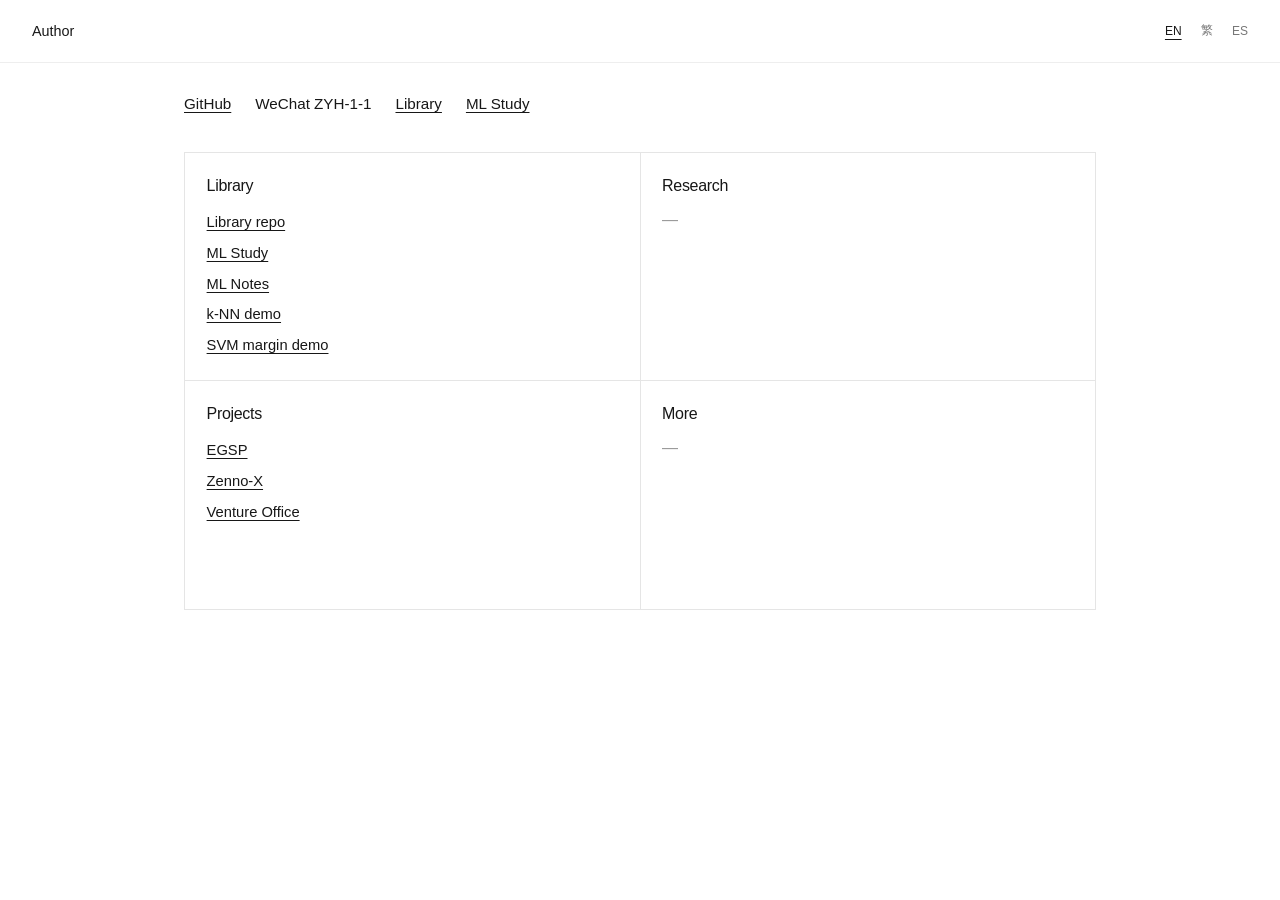
==== index.html @ d5abacc1 "Home: top bar, author drawer, four-quadrant layout; link ml-notes" ====
<!doctype html>
<html lang="en">
<head>
  <meta charset="UTF-8">
  <meta name="viewport" content="width=device-width, initial-scale=1">
  <meta name="description" content="Rick — Founder at Noesyx Lab and Co-founder at Zenno-X.">
  <meta name="theme-color" content="#ffffff">
  <meta property="og:title" content="Rick">
  <meta property="og:description" content="Founder @ Noesyx Lab | AI Infrastructure for Future Human Intelligence">
  <meta property="og:type" content="website">
  <meta property="og:url" content="https://beckettsapere824.github.io/">
  <link rel="canonical" href="https://beckettsapere824.github.io/">
  <title>Rick</title>
  <link rel="stylesheet" href="assets/styles.css">
  <script defer src="assets/personal.js"></script>
</head>
<body>
  <header class="topbar">
    <button type="button" id="about-btn" class="about-btn" data-i18n="aboutBtn" aria-expanded="false" aria-controls="about-panel">Author</button>
    <div class="language-switch" aria-label="Language">
      <button type="button" data-language="en" aria-pressed="true">EN</button>
      <button type="button" data-language="zh-TW" aria-pressed="false">繁</button>
      <button type="button" data-language="es" aria-pressed="false">ES</button>
    </div>
  </header>

  <aside id="about-panel" class="about-panel" hidden>
    <article class="profile">
      <h1 data-i18n="name">Rick</h1>
      <p class="role"><span data-i18n="founder">Founder</span> @ Noesyx Lab <span aria-hidden="true">|</span> <span data-i18n="mission">AI Infrastructure for Future Human Intelligence</span></p>
      <p class="role"><span data-i18n="cofounder">Co-founder</span> @ <a href="https://www.zenno-x.com/" target="_blank" rel="noopener noreferrer">Zenno-X</a></p>
      <ul class="links">
        <li><span class="label" data-i18n="emailLabel">Email</span> <a href="mailto:beckett114191@gmail.com">beckett114191@gmail.com</a></li>
        <li><span class="label">GitHub</span> <a href="https://github.com/Beckettsapere824" target="_blank" rel="noopener noreferrer">https://github.com/Beckettsapere824</a></li>
        <li><span class="label">LinkedIn</span> <a href="https://www.linkedin.com/in/yihan-zhou-060b32383" target="_blank" rel="noopener noreferrer">linkedin.com/in/yihan-zhou-060b32383</a></li>
        <li><span class="label">X</span> <a href="https://x.com/rickxofficial" target="_blank" rel="noopener noreferrer">x.com/rickxofficial</a></li>
        <li><span class="label">WhatsApp</span> <a href="https://wa.me/qr/5CZ4AMTRRULUI1" target="_blank" rel="noopener noreferrer">wa.me/qr/5CZ4AMTRRULUI1</a></li>
        <li><span class="label" data-i18n="wechatLabel">WeChat</span> <span>ZYH-1-1</span></li>
        <li><span class="label" data-i18n="projectLabel">Project</span> <a href="https://egsp-web.vercel.app/" target="_blank" rel="noopener noreferrer">https://egsp-web.vercel.app/</a></li>
        <li><span class="label">Library</span> <a href="https://github.com/Beckettsapere824/Library" target="_blank" rel="noopener noreferrer">https://github.com/Beckettsapere824/Library</a></li>
        <li><span class="label">ML Study</span> <a href="https://github.com/Beckettsapere824/c-machine-learning" target="_blank" rel="noopener noreferrer">c-machine-learning</a></li>
      </ul>
      <p class="hiring"><a href="https://www.linkedin.com/company/lumenplay/" target="_blank" rel="noopener noreferrer" data-i18n="hiring">Noesyx Lab is Hiring | Feel Free to Email Me for Connection &amp; Collaboration</a></p>
    </article>
  </aside>

  <main class="home" id="main">
    <nav class="home-links" aria-label="Primary">
      <a href="https://github.com/Beckettsapere824" target="_blank" rel="noopener noreferrer">GitHub</a>
      <span><span data-i18n="wechatLabel">WeChat</span> ZYH-1-1</span>
      <a href="https://github.com/Beckettsapere824/Library" target="_blank" rel="noopener noreferrer">Library</a>
      <a href="https://github.com/Beckettsapere824/c-machine-learning" target="_blank" rel="noopener noreferrer">ML Study</a>
    </nav>

    <div class="quad">
      <section class="quad-cell">
        <h2 data-i18n="quadLibrary">Library</h2>
        <ul>
          <li><a href="https://github.com/Beckettsapere824/Library" target="_blank" rel="noopener noreferrer">Library repo</a></li>
          <li><a href="https://github.com/Beckettsapere824/c-machine-learning" target="_blank" rel="noopener noreferrer">ML Study</a></li>
          <li><a href="/ml-notes/">ML Notes</a></li>
          <li><a href="/ml-demos/knn-voronoi.html">k-NN demo</a></li>
          <li><a href="/ml-demos/svm-margin.html">SVM margin demo</a></li>
        </ul>
      </section>
      <section class="quad-cell">
        <h2 data-i18n="quadResearch">Research</h2>
        <p class="muted" data-i18n="quadEmpty">—</p>
      </section>
      <section class="quad-cell">
        <h2 data-i18n="quadProjects">Projects</h2>
        <ul>
          <li><a href="https://egsp-web.vercel.app/" target="_blank" rel="noopener noreferrer">EGSP</a></li>
          <li><a href="https://www.zenno-x.com/" target="_blank" rel="noopener noreferrer">Zenno-X</a></li>
          <li><a href="/venture-office/">Venture Office</a></li>
        </ul>
      </section>
      <section class="quad-cell">
        <h2 data-i18n="quadMore">More</h2>
        <p class="muted" data-i18n="quadEmpty">—</p>
      </section>
    </div>
  </main>
</body>
</html>
---- assets/styles.css ----
* { box-sizing: border-box; }

:root {
  color-scheme: light;
  font-family: Inter, -apple-system, BlinkMacSystemFont, "Segoe UI", "Noto Sans TC", sans-serif;
  font-synthesis: none;
  text-rendering: optimizeLegibility;
  -webkit-font-smoothing: antialiased;
  -moz-osx-font-smoothing: grayscale;
  color: #171717;
  background: #fff;
}

body { margin: 0; min-width: 320px; }
a { color: inherit; text-underline-offset: 3px; text-decoration-thickness: 1px; }
a:hover { color: #666; }
a:focus-visible, button:focus-visible { outline: 2px solid currentColor; outline-offset: 4px; }

.topbar {
  position: sticky;
  top: 0;
  z-index: 20;
  display: flex;
  align-items: center;
  justify-content: space-between;
  padding: 1rem 1.5rem;
  background: #fff;
  border-bottom: 1px solid #eee;
}

.about-btn {
  border: 0;
  padding: .35rem .5rem;
  background: transparent;
  color: #171717;
  font: inherit;
  font-size: .9rem;
  cursor: pointer;
}

.language-switch { display: flex; gap: .2rem; }
.language-switch button {
  border: 0;
  padding: .4rem .5rem;
  background: transparent;
  color: #777;
  font: inherit;
  font-size: .75rem;
  cursor: pointer;
}
.language-switch button[aria-pressed="true"] {
  color: #171717;
  text-decoration: underline;
  text-underline-offset: 4px;
}

.about-panel {
  position: fixed;
  top: 0;
  left: 0;
  z-index: 30;
  width: 20vw;
  min-width: 260px;
  max-width: 420px;
  height: 100svh;
  overflow: auto;
  padding: 4.5rem 1.25rem 2rem;
  background: #fff;
  border-right: 1px solid #eee;
}
.about-panel[hidden] { display: none; }

.profile { width: 100%; }
h1 {
  margin: 0 0 1.5rem;
  font-size: clamp(1.6rem, 3vw, 2.2rem);
  font-weight: 500;
  line-height: 1.15;
  letter-spacing: -.04em;
}
.role { margin: .55rem 0; color: #424242; font-size: .95rem; line-height: 1.7; }
.links { display: grid; gap: .8rem; margin: 2rem 0; padding: 0; list-style: none; }
.links li {
  display: grid;
  grid-template-columns: 4.5rem minmax(0, 1fr);
  gap: .4rem;
  align-items: baseline;
  font-size: .88rem;
  line-height: 1.6;
}
.label { color: #777; }
.links a { overflow-wrap: anywhere; }
.hiring { margin: 2.2rem 0 0; font-size: .9rem; line-height: 1.7; }

.home {
  max-width: 960px;
  margin: 0 auto;
  padding: 2rem 1.5rem 4rem;
}

.home-links {
  display: flex;
  flex-wrap: wrap;
  gap: 1rem 1.5rem;
  margin-bottom: 2.5rem;
  font-size: .95rem;
}

.quad {
  display: grid;
  grid-template-columns: 1fr 1fr;
  grid-template-rows: 1fr 1fr;
  gap: 1px;
  background: #e5e5e5;
  border: 1px solid #e5e5e5;
  min-height: 420px;
}
.quad-cell {
  background: #fff;
  padding: 1.5rem 1.35rem;
}
.quad-cell h2 {
  margin: 0 0 1rem;
  font-size: 1rem;
  font-weight: 500;
  letter-spacing: -.02em;
}
.quad-cell ul {
  margin: 0;
  padding: 0;
  list-style: none;
  display: grid;
  gap: .55rem;
  font-size: .92rem;
  line-height: 1.5;
}
.muted { margin: 0; color: #999; }

@media (max-width: 720px) {
  .about-panel { width: 85vw; max-width: none; }
  .quad { grid-template-columns: 1fr; grid-template-rows: none; min-height: 0; }
}
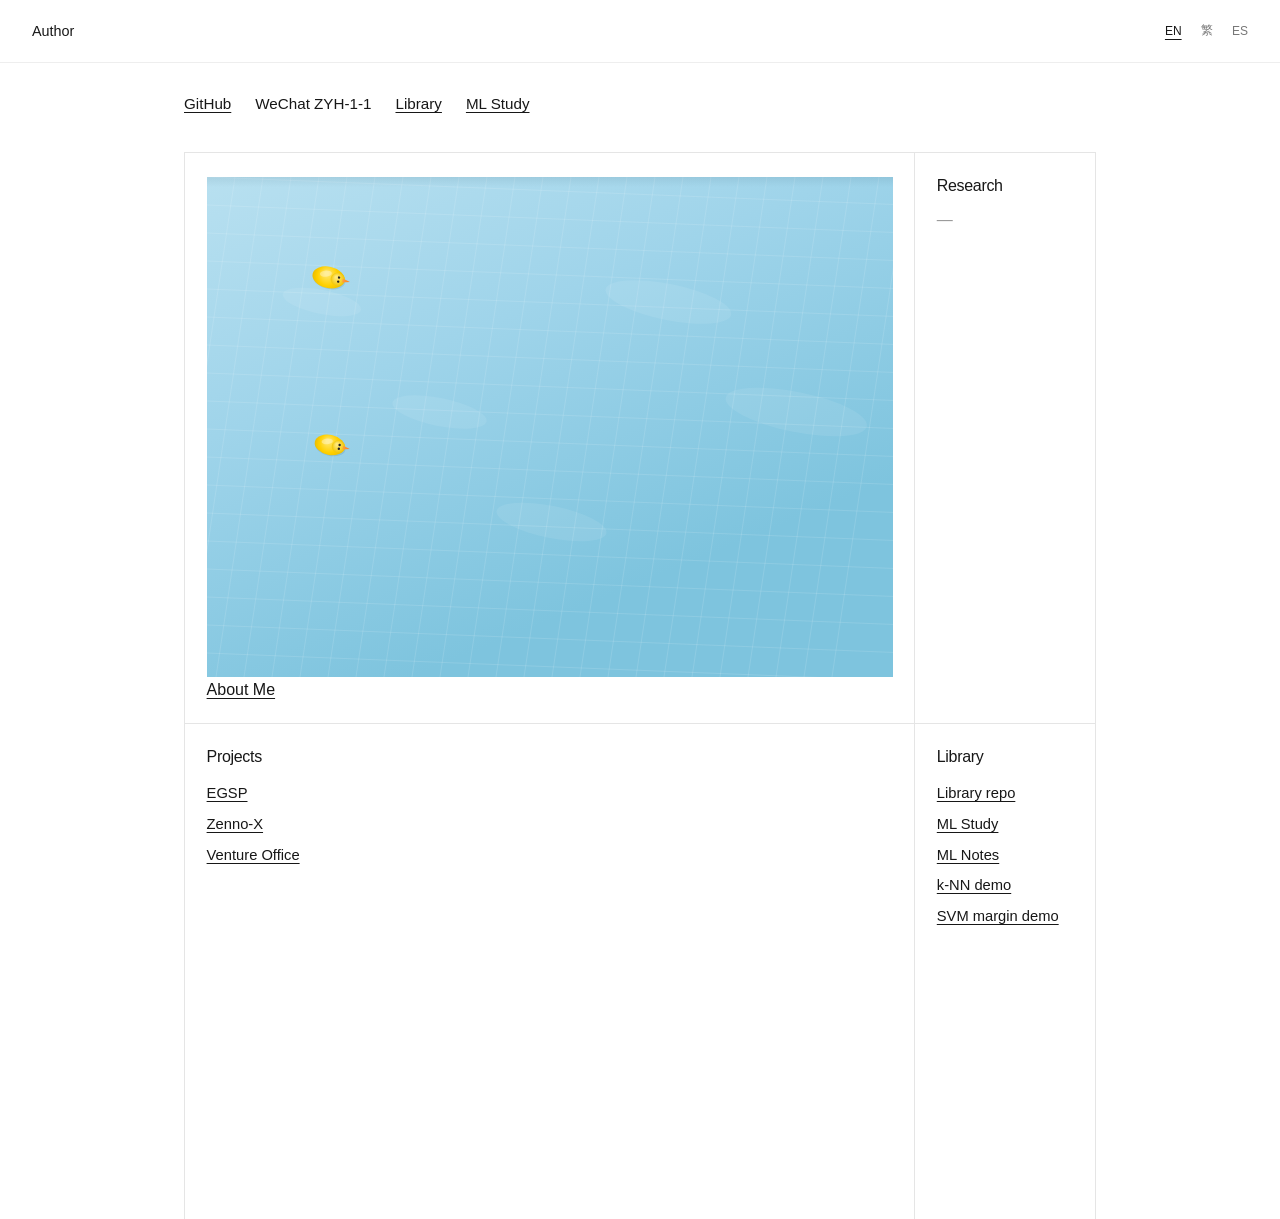
==== commit b4696ce4: "About Me pool card (top-left), ducks animation, about.html page" ====
--- a/index.html
+++ b/index.html
@@ -11,8 +11,9 @@
   <meta property="og:url" content="https://beckettsapere824.github.io/">
   <link rel="canonical" href="https://beckettsapere824.github.io/">
   <title>Rick</title>
-  <link rel="stylesheet" href="assets/styles.css">
-  <script defer src="assets/personal.js"></script>
+  <link rel="stylesheet" href="assets/styles.css?v=5">
+  <script defer src="assets/personal.js?v=5"></script>
+  <script defer src="assets/pool.js?v=5"></script>
 </head>
 <body>
   <header class="topbar">
@@ -34,9 +35,9 @@
         <li><span class="label">GitHub</span> <a href="https://github.com/Beckettsapere824" target="_blank" rel="noopener noreferrer">https://github.com/Beckettsapere824</a></li>
         <li><span class="label">LinkedIn</span> <a href="https://www.linkedin.com/in/yihan-zhou-060b32383" target="_blank" rel="noopener noreferrer">linkedin.com/in/yihan-zhou-060b32383</a></li>
         <li><span class="label">X</span> <a href="https://x.com/rickxofficial" target="_blank" rel="noopener noreferrer">x.com/rickxofficial</a></li>
-        <li><span class="label">WhatsApp</span> <a href="https://wa.me/qr/5CZ4AMTRRULUI1" target="_blank" rel="noopener noreferrer">wa.me/qr/5CZ4AMTRRULUI1</a></li>
+        <li><span class="label">WhatsApp</span> <a href="https://wa.me/85264341914" target="_blank" rel="noopener noreferrer">+852 6434 1914</a></li>
+        <li><span class="label" data-i18n="projectLabel">Project</span> <a href="https://egsp-web.vercel.app/" target="_blank" rel="noopener noreferrer">https://egsp-web.vercel.app/</a></li>
         <li><span class="label" data-i18n="wechatLabel">WeChat</span> <span>ZYH-1-1</span></li>
-        <li><span class="label" data-i18n="projectLabel">Project</span> <a href="https://egsp-web.vercel.app/" target="_blank" rel="noopener noreferrer">https://egsp-web.vercel.app/</a></li>
         <li><span class="label">Library</span> <a href="https://github.com/Beckettsapere824/Library" target="_blank" rel="noopener noreferrer">https://github.com/Beckettsapere824/Library</a></li>
         <li><span class="label">ML Study</span> <a href="https://github.com/Beckettsapere824/c-machine-learning" target="_blank" rel="noopener noreferrer">c-machine-learning</a></li>
       </ul>
@@ -53,15 +54,11 @@
     </nav>
 
     <div class="quad">
-      <section class="quad-cell">
-        <h2 data-i18n="quadLibrary">Library</h2>
-        <ul>
-          <li><a href="https://github.com/Beckettsapere824/Library" target="_blank" rel="noopener noreferrer">Library repo</a></li>
-          <li><a href="https://github.com/Beckettsapere824/c-machine-learning" target="_blank" rel="noopener noreferrer">ML Study</a></li>
-          <li><a href="/ml-notes/">ML Notes</a></li>
-          <li><a href="/ml-demos/knn-voronoi.html">k-NN demo</a></li>
-          <li><a href="/ml-demos/svm-margin.html">SVM margin demo</a></li>
-        </ul>
+      <section class="quad-cell pool-cell" id="about-pool">
+        <a href="/about.html" class="pool-link" aria-label="About Me">
+          <canvas id="pool-canvas" class="pool-canvas" width="600" height="360"></canvas>
+          <span class="pool-label" data-i18n="quadAbout">About Me</span>
+        </a>
       </section>
       <section class="quad-cell">
         <h2 data-i18n="quadResearch">Research</h2>
@@ -76,8 +73,14 @@
         </ul>
       </section>
       <section class="quad-cell">
-        <h2 data-i18n="quadMore">More</h2>
-        <p class="muted" data-i18n="quadEmpty">—</p>
+        <h2 data-i18n="quadLibrary">Library</h2>
+        <ul>
+          <li><a href="https://github.com/Beckettsapere824/Library" target="_blank" rel="noopener noreferrer">Library repo</a></li>
+          <li><a href="https://github.com/Beckettsapere824/c-machine-learning" target="_blank" rel="noopener noreferrer">ML Study</a></li>
+          <li><a href="/ml-notes/">ML Notes</a></li>
+          <li><a href="/ml-demos/knn-voronoi.html">k-NN demo</a></li>
+          <li><a href="/ml-demos/svm-margin.html">SVM margin demo</a></li>
+        </ul>
       </section>
     </div>
   </main>
--- a/assets/styles.css
+++ b/assets/styles.css
@@ -19,7 +19,7 @@
 .topbar {
   position: sticky;
   top: 0;
-  z-index: 20;
+  z-index: 40;
   display: flex;
   align-items: center;
   justify-content: space-between;
@@ -56,15 +56,15 @@
 
 .about-panel {
   position: fixed;
-  top: 0;
+  top: 3.25rem;
   left: 0;
   z-index: 30;
   width: 20vw;
   min-width: 260px;
   max-width: 420px;
-  height: 100svh;
+  height: calc(100svh - 3.25rem);
   overflow: auto;
-  padding: 4.5rem 1.25rem 2rem;
+  padding: 1.25rem 1.25rem 2rem;
   background: #fff;
   border-right: 1px solid #eee;
 }
@@ -72,14 +72,14 @@
 
 .profile { width: 100%; }
 h1 {
-  margin: 0 0 1.5rem;
+  margin: 0 0 1.25rem;
   font-size: clamp(1.6rem, 3vw, 2.2rem);
   font-weight: 500;
   line-height: 1.15;
   letter-spacing: -.04em;
 }
 .role { margin: .55rem 0; color: #424242; font-size: .95rem; line-height: 1.7; }
-.links { display: grid; gap: .8rem; margin: 2rem 0; padding: 0; list-style: none; }
+.links { display: grid; gap: .8rem; margin: 1.75rem 0; padding: 0; list-style: none; }
 .links li {
   display: grid;
   grid-template-columns: 4.5rem minmax(0, 1fr);
@@ -90,7 +90,7 @@
 }
 .label { color: #777; }
 .links a { overflow-wrap: anywhere; }
-.hiring { margin: 2.2rem 0 0; font-size: .9rem; line-height: 1.7; }
+.hiring { margin: 2rem 0 0; font-size: .9rem; line-height: 1.7; }
 
 .home {
   max-width: 960px;
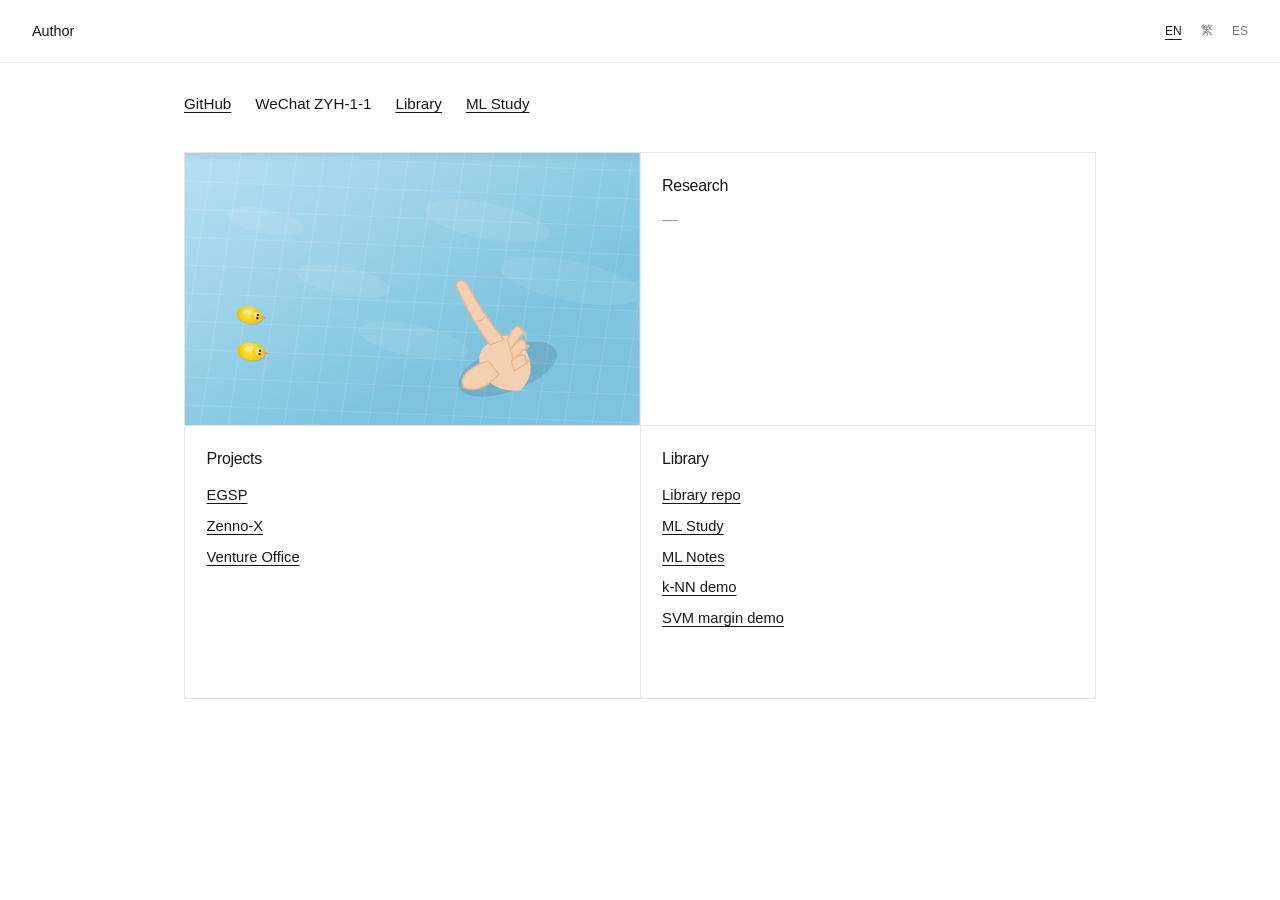
==== commit e6b511b8: "Pool: duck variation, remove label, X-style hand + cursive About Me pulse" ====
--- a/index.html
+++ b/index.html
@@ -11,9 +11,9 @@
   <meta property="og:url" content="https://beckettsapere824.github.io/">
   <link rel="canonical" href="https://beckettsapere824.github.io/">
   <title>Rick</title>
-  <link rel="stylesheet" href="assets/styles.css?v=5">
-  <script defer src="assets/personal.js?v=5"></script>
-  <script defer src="assets/pool.js?v=5"></script>
+  <link rel="stylesheet" href="assets/styles.css?v=6">
+  <script defer src="assets/personal.js?v=6"></script>
+  <script defer src="assets/pool.js?v=6"></script>
 </head>
 <body>
   <header class="topbar">
@@ -57,7 +57,6 @@
       <section class="quad-cell pool-cell" id="about-pool">
         <a href="/about.html" class="pool-link" aria-label="About Me">
           <canvas id="pool-canvas" class="pool-canvas" width="600" height="360"></canvas>
-          <span class="pool-label" data-i18n="quadAbout">About Me</span>
         </a>
       </section>
       <section class="quad-cell">
--- a/assets/styles.css
+++ b/assets/styles.css
@@ -36,6 +36,7 @@
   font: inherit;
   font-size: .9rem;
   cursor: pointer;
+  text-decoration: none;
 }
 
 .language-switch { display: flex; gap: .2rem; }
@@ -118,6 +119,7 @@
 .quad-cell {
   background: #fff;
   padding: 1.5rem 1.35rem;
+  min-height: 200px;
 }
 .quad-cell h2 {
   margin: 0 0 1rem;
@@ -136,7 +138,51 @@
 }
 .muted { margin: 0; color: #999; }
 
+/* —— About Me pool card —— */
+.pool-cell {
+  padding: 0;
+  position: relative;
+  overflow: hidden;
+  background: #9fd4ea;
+}
+.pool-link {
+  display: block;
+  position: relative;
+  width: 100%;
+  height: 100%;
+  min-height: 200px;
+  text-decoration: none;
+  color: inherit;
+}
+.pool-canvas {
+  display: block;
+  width: 100%;
+  height: 100%;
+  min-height: 200px;
+}
+.pool-label {
+  position: absolute;
+  left: 1.1rem;
+  bottom: 1rem;
+  z-index: 2;
+  font-size: 1rem;
+  font-weight: 500;
+  letter-spacing: -.02em;
+  color: #0a3a4a;
+  text-shadow: 0 1px 0 rgba(255,255,255,0.35);
+  pointer-events: none;
+}
+
+/* —— Standalone about page —— */
+.about-page {
+  max-width: 560px;
+  margin: 0 auto;
+  padding: 2.5rem 1.5rem 4rem;
+}
+.about-page-profile { width: 100%; }
+
 @media (max-width: 720px) {
   .about-panel { width: 85vw; max-width: none; }
   .quad { grid-template-columns: 1fr; grid-template-rows: none; min-height: 0; }
+  .pool-cell, .pool-link, .pool-canvas { min-height: 180px; }
 }
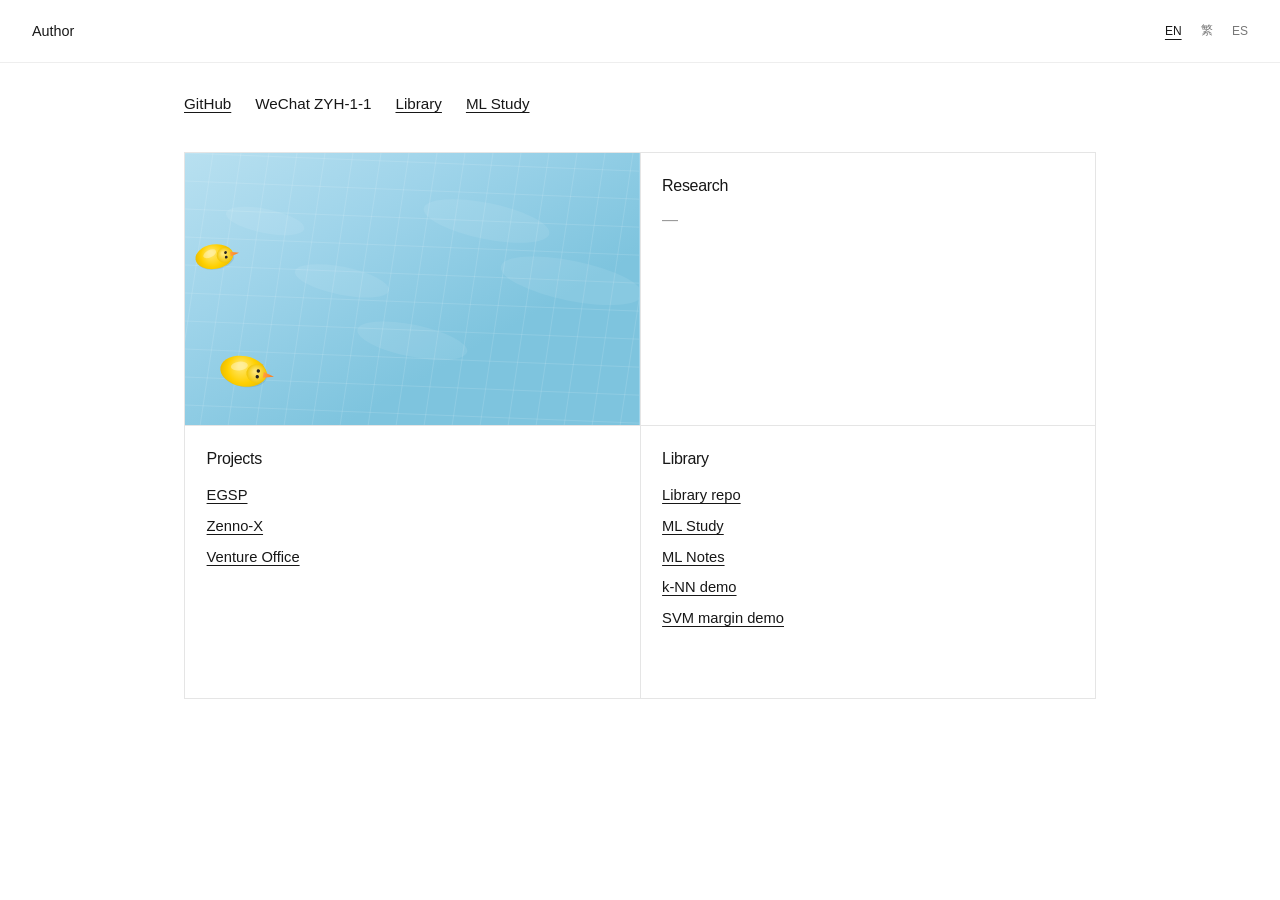
==== commit d540bb9a: "X-style suit hand from stock + Coca-Cola-like About Me script" ====
--- a/index.html
+++ b/index.html
@@ -11,9 +11,12 @@
   <meta property="og:url" content="https://beckettsapere824.github.io/">
   <link rel="canonical" href="https://beckettsapere824.github.io/">
   <title>Rick</title>
-  <link rel="stylesheet" href="assets/styles.css?v=6">
-  <script defer src="assets/personal.js?v=6"></script>
-  <script defer src="assets/pool.js?v=6"></script>
+  <link rel="preconnect" href="https://fonts.googleapis.com">
+  <link rel="preconnect" href="https://fonts.gstatic.com" crossorigin>
+  <link href="https://fonts.googleapis.com/css2?family=Great+Vibes&display=swap" rel="stylesheet">
+  <link rel="stylesheet" href="assets/styles.css?v=7">
+  <script defer src="assets/personal.js?v=7"></script>
+  <script defer src="assets/pool.js?v=7"></script>
 </head>
 <body>
   <header class="topbar">
@@ -57,6 +60,9 @@
       <section class="quad-cell pool-cell" id="about-pool">
         <a href="/about.html" class="pool-link" aria-label="About Me">
           <canvas id="pool-canvas" class="pool-canvas" width="600" height="360"></canvas>
+          <img id="promo-hand" class="promo-hand" alt="" decoding="async" draggable="false"
+            src="assets/suit-hand.png">
+          <span id="promo-text" class="promo-text" aria-hidden="true">About Me</span>
         </a>
       </section>
       <section class="quad-cell">
--- a/assets/styles.css
+++ b/assets/styles.css
@@ -138,7 +138,6 @@
 }
 .muted { margin: 0; color: #999; }
 
-/* —— About Me pool card —— */
 .pool-cell {
   padding: 0;
   position: relative;
@@ -153,6 +152,7 @@
   min-height: 200px;
   text-decoration: none;
   color: inherit;
+  overflow: hidden;
 }
 .pool-canvas {
   display: block;
@@ -160,20 +160,67 @@
   height: 100%;
   min-height: 200px;
 }
-.pool-label {
+
+/* Stock suit hand — jumps from bottom-left */
+.promo-hand {
   position: absolute;
-  left: 1.1rem;
-  bottom: 1rem;
-  z-index: 2;
-  font-size: 1rem;
-  font-weight: 500;
-  letter-spacing: -.02em;
+  z-index: 5;
+  left: -8%;
+  bottom: -55%;
+  width: min(72%, 280px);
+  height: auto;
+  pointer-events: none;
+  user-select: none;
+  opacity: 0;
+  transform: translate(-12%, 28%) rotate(-18deg);
+  transform-origin: 15% 95%;
+  filter: drop-shadow(0 8px 16px rgba(0,30,50,0.25));
+  transition: none;
+}
+.promo-hand.is-in {
+  opacity: 1;
+  transform: translate(6%, -8%) rotate(-8deg);
+  transition: transform 0.28s cubic-bezier(0.2, 1.4, 0.4, 1), opacity 0.12s linear;
+}
+.promo-hand.is-out {
+  opacity: 0;
+  transform: translate(-10%, 30%) rotate(-20deg);
+  transition: transform 0.22s ease-in, opacity 0.18s ease-in;
+}
+
+/* Coca-Cola–ish script */
+.promo-text {
+  position: absolute;
+  z-index: 6;
+  left: 50%;
+  top: 42%;
+  transform: translate(-50%, -50%) scale(0.92);
+  margin: 0;
+  font-family: "Great Vibes", "Segoe Script", "Apple Chancery", cursive;
+  font-size: clamp(2.8rem, 9vw, 4.6rem);
+  font-weight: 400;
+  line-height: 1;
   color: #0a3a4a;
-  text-shadow: 0 1px 0 rgba(255,255,255,0.35);
+  text-shadow:
+    0 1px 0 rgba(255,255,255,0.7),
+    0 6px 18px rgba(255,255,255,0.35);
+  letter-spacing: 0.02em;
+  white-space: nowrap;
   pointer-events: none;
-}
-
-/* —— Standalone about page —— */
+  opacity: 0;
+  transition: none;
+}
+.promo-text.is-in {
+  opacity: 1;
+  transform: translate(-50%, -50%) scale(1);
+  transition: opacity 0.25s ease, transform 0.35s cubic-bezier(0.2, 1.2, 0.3, 1);
+}
+.promo-text.is-out {
+  opacity: 0;
+  transform: translate(-50%, -50%) scale(1.04);
+  transition: opacity 0.25s ease, transform 0.25s ease;
+}
+
 .about-page {
   max-width: 560px;
   margin: 0 auto;
@@ -185,4 +232,6 @@
   .about-panel { width: 85vw; max-width: none; }
   .quad { grid-template-columns: 1fr; grid-template-rows: none; min-height: 0; }
   .pool-cell, .pool-link, .pool-canvas { min-height: 180px; }
-}
+  .promo-hand { width: min(78%, 240px); }
+  .promo-text { font-size: clamp(2.4rem, 14vw, 3.6rem); }
+}
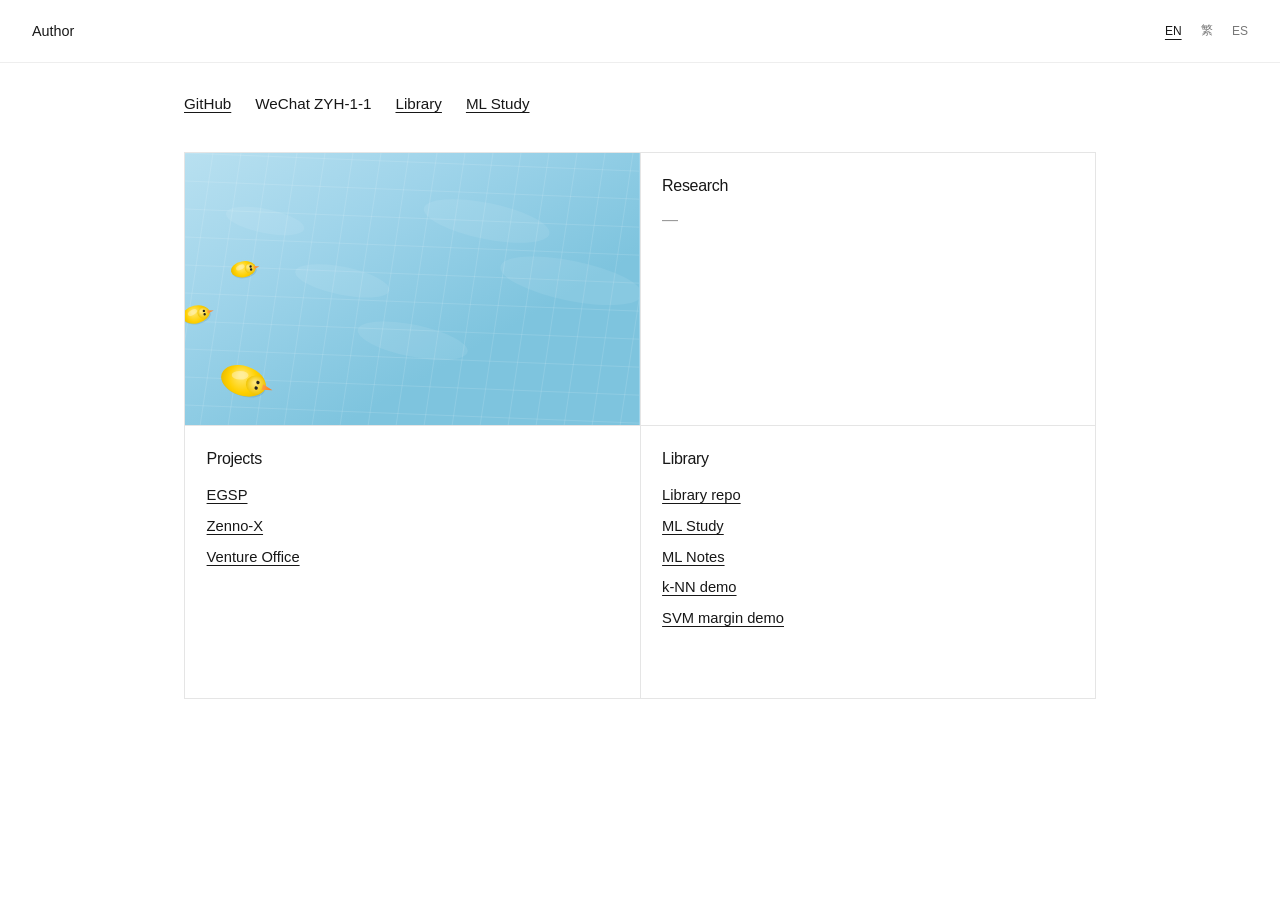
==== commit 182090f1: "Use stock CDN suit-hand image as primary src" ====
--- a/index.html
+++ b/index.html
@@ -44,7 +44,7 @@
         <li><span class="label">Library</span> <a href="https://github.com/Beckettsapere824/Library" target="_blank" rel="noopener noreferrer">https://github.com/Beckettsapere824/Library</a></li>
         <li><span class="label">ML Study</span> <a href="https://github.com/Beckettsapere824/c-machine-learning" target="_blank" rel="noopener noreferrer">c-machine-learning</a></li>
       </ul>
-      <p class="hiring"><a href="https://www.linkedin.com/company/lumenplay/" target="_blank" rel="noopener noreferrer" data-i18n="hiring">Noesyx Lab is Hiring | Feel Free to Email Me for Connection &amp; Collaboration</a></p>
+      <p class="hiring"><a href="https://www.linkedin.com/company/lumenplay/" target="_blank" rel="noopener noreferrer" data-i18n="hiring">Noesyx Lab is Hiring | Feel Free to Email Me for Connection & Collaboration</a></p>
     </article>
   </aside>
 
@@ -61,7 +61,7 @@
         <a href="/about.html" class="pool-link" aria-label="About Me">
           <canvas id="pool-canvas" class="pool-canvas" width="600" height="360"></canvas>
           <img id="promo-hand" class="promo-hand" alt="" decoding="async" draggable="false"
-            src="assets/suit-hand.png">
+            src="https://thumbs.wbm.im/pw/medium/3d065e87b39194b402c1275f8ec590a4.png">
           <span id="promo-text" class="promo-text" aria-hidden="true">About Me</span>
         </a>
       </section>
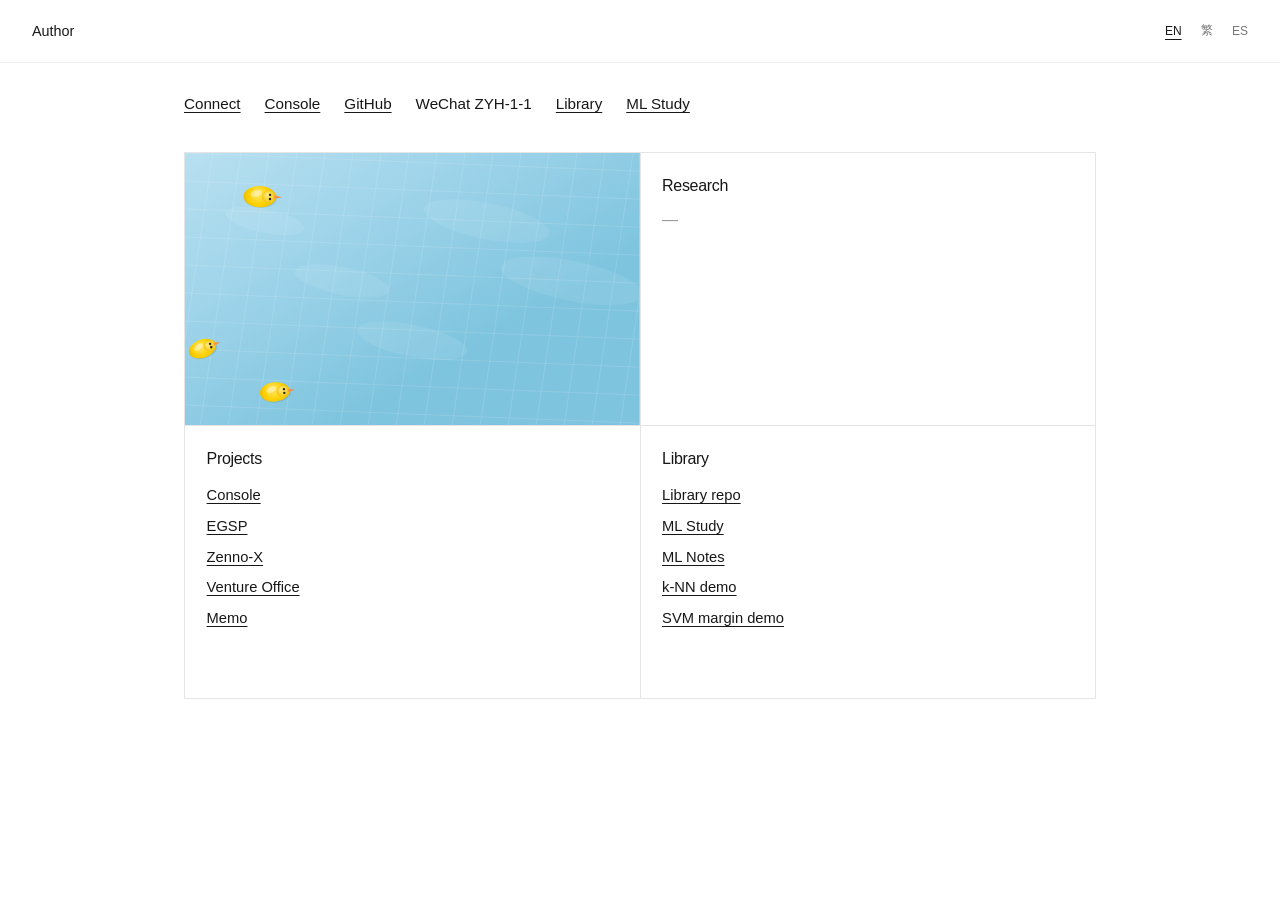
==== commit b138744c: "feat: SITE_INVENTORY; add /connect + /console; preserve all existing routes/links" ====
--- a/index.html
+++ b/index.html
@@ -14,9 +14,9 @@
   <link rel="preconnect" href="https://fonts.googleapis.com">
   <link rel="preconnect" href="https://fonts.gstatic.com" crossorigin>
   <link href="https://fonts.googleapis.com/css2?family=Great+Vibes&display=swap" rel="stylesheet">
-  <link rel="stylesheet" href="assets/styles.css?v=7">
-  <script defer src="assets/personal.js?v=7"></script>
-  <script defer src="assets/pool.js?v=7"></script>
+  <link rel="stylesheet" href="assets/styles.css?v=8">
+  <script defer src="assets/personal.js?v=8"></script>
+  <script defer src="assets/pool.js?v=8"></script>
 </head>
 <body>
   <header class="topbar">
@@ -43,6 +43,8 @@
         <li><span class="label" data-i18n="wechatLabel">WeChat</span> <span>ZYH-1-1</span></li>
         <li><span class="label">Library</span> <a href="https://github.com/Beckettsapere824/Library" target="_blank" rel="noopener noreferrer">https://github.com/Beckettsapere824/Library</a></li>
         <li><span class="label">ML Study</span> <a href="https://github.com/Beckettsapere824/c-machine-learning" target="_blank" rel="noopener noreferrer">c-machine-learning</a></li>
+        <li><span class="label">Connect</span> <a href="/connect/">/connect</a></li>
+        <li><span class="label">Console</span> <a href="/console/">/console</a></li>
       </ul>
       <p class="hiring"><a href="https://www.linkedin.com/company/lumenplay/" target="_blank" rel="noopener noreferrer" data-i18n="hiring">Noesyx Lab is Hiring | Feel Free to Email Me for Connection & Collaboration</a></p>
     </article>
@@ -50,6 +52,8 @@
 
   <main class="home" id="main">
     <nav class="home-links" aria-label="Primary">
+      <a href="/connect/">Connect</a>
+      <a href="/console/">Console</a>
       <a href="https://github.com/Beckettsapere824" target="_blank" rel="noopener noreferrer">GitHub</a>
       <span><span data-i18n="wechatLabel">WeChat</span> ZYH-1-1</span>
       <a href="https://github.com/Beckettsapere824/Library" target="_blank" rel="noopener noreferrer">Library</a>
@@ -72,9 +76,11 @@
       <section class="quad-cell">
         <h2 data-i18n="quadProjects">Projects</h2>
         <ul>
+          <li><a href="/console/">Console</a></li>
           <li><a href="https://egsp-web.vercel.app/" target="_blank" rel="noopener noreferrer">EGSP</a></li>
           <li><a href="https://www.zenno-x.com/" target="_blank" rel="noopener noreferrer">Zenno-X</a></li>
           <li><a href="/venture-office/">Venture Office</a></li>
+          <li><a href="/memo/">Memo</a></li>
         </ul>
       </section>
       <section class="quad-cell">
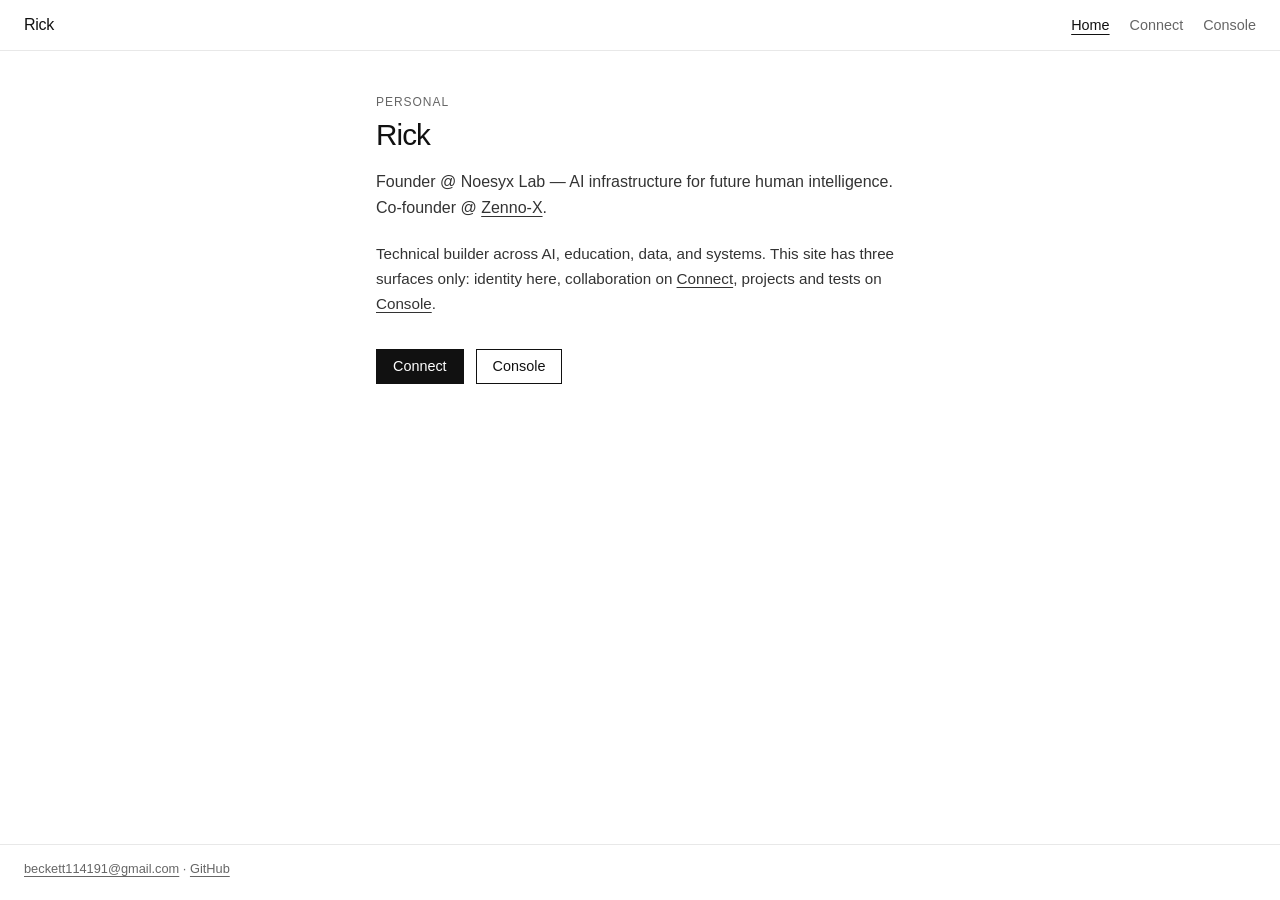
==== commit 66918c91: "refactor: single IA — only /, /connect, /console; merge content; redirect legacy paths" ====
--- a/index.html
+++ b/index.html
@@ -3,97 +3,34 @@
 <head>
   <meta charset="UTF-8">
   <meta name="viewport" content="width=device-width, initial-scale=1">
-  <meta name="description" content="Rick — Founder at Noesyx Lab and Co-founder at Zenno-X.">
+  <meta name="description" content="Rick — Founder @ Noesyx Lab. AI infrastructure for future human intelligence.">
   <meta name="theme-color" content="#ffffff">
-  <meta property="og:title" content="Rick">
-  <meta property="og:description" content="Founder @ Noesyx Lab | AI Infrastructure for Future Human Intelligence">
-  <meta property="og:type" content="website">
-  <meta property="og:url" content="https://beckettsapere824.github.io/">
   <link rel="canonical" href="https://beckettsapere824.github.io/">
   <title>Rick</title>
-  <link rel="preconnect" href="https://fonts.googleapis.com">
-  <link rel="preconnect" href="https://fonts.gstatic.com" crossorigin>
-  <link href="https://fonts.googleapis.com/css2?family=Great+Vibes&display=swap" rel="stylesheet">
-  <link rel="stylesheet" href="assets/styles.css?v=8">
-  <script defer src="assets/personal.js?v=8"></script>
-  <script defer src="assets/pool.js?v=8"></script>
+  <link rel="stylesheet" href="assets/site.css?v=10">
 </head>
 <body>
-  <header class="topbar">
-    <button type="button" id="about-btn" class="about-btn" data-i18n="aboutBtn" aria-expanded="false" aria-controls="about-panel">Author</button>
-    <div class="language-switch" aria-label="Language">
-      <button type="button" data-language="en" aria-pressed="true">EN</button>
-      <button type="button" data-language="zh-TW" aria-pressed="false">繁</button>
-      <button type="button" data-language="es" aria-pressed="false">ES</button>
-    </div>
-  </header>
-
-  <aside id="about-panel" class="about-panel" hidden>
-    <article class="profile">
-      <h1 data-i18n="name">Rick</h1>
-      <p class="role"><span data-i18n="founder">Founder</span> @ Noesyx Lab <span aria-hidden="true">|</span> <span data-i18n="mission">AI Infrastructure for Future Human Intelligence</span></p>
-      <p class="role"><span data-i18n="cofounder">Co-founder</span> @ <a href="https://www.zenno-x.com/" target="_blank" rel="noopener noreferrer">Zenno-X</a></p>
-      <ul class="links">
-        <li><span class="label" data-i18n="emailLabel">Email</span> <a href="mailto:beckett114191@gmail.com">beckett114191@gmail.com</a></li>
-        <li><span class="label">GitHub</span> <a href="https://github.com/Beckettsapere824" target="_blank" rel="noopener noreferrer">https://github.com/Beckettsapere824</a></li>
-        <li><span class="label">LinkedIn</span> <a href="https://www.linkedin.com/in/yihan-zhou-060b32383" target="_blank" rel="noopener noreferrer">linkedin.com/in/yihan-zhou-060b32383</a></li>
-        <li><span class="label">X</span> <a href="https://x.com/rickxofficial" target="_blank" rel="noopener noreferrer">x.com/rickxofficial</a></li>
-        <li><span class="label">WhatsApp</span> <a href="https://wa.me/85264341914" target="_blank" rel="noopener noreferrer">+852 6434 1914</a></li>
-        <li><span class="label" data-i18n="projectLabel">Project</span> <a href="https://egsp-web.vercel.app/" target="_blank" rel="noopener noreferrer">https://egsp-web.vercel.app/</a></li>
-        <li><span class="label" data-i18n="wechatLabel">WeChat</span> <span>ZYH-1-1</span></li>
-        <li><span class="label">Library</span> <a href="https://github.com/Beckettsapere824/Library" target="_blank" rel="noopener noreferrer">https://github.com/Beckettsapere824/Library</a></li>
-        <li><span class="label">ML Study</span> <a href="https://github.com/Beckettsapere824/c-machine-learning" target="_blank" rel="noopener noreferrer">c-machine-learning</a></li>
-        <li><span class="label">Connect</span> <a href="/connect/">/connect</a></li>
-        <li><span class="label">Console</span> <a href="/console/">/console</a></li>
-      </ul>
-      <p class="hiring"><a href="https://www.linkedin.com/company/lumenplay/" target="_blank" rel="noopener noreferrer" data-i18n="hiring">Noesyx Lab is Hiring | Feel Free to Email Me for Connection & Collaboration</a></p>
-    </article>
-  </aside>
-
-  <main class="home" id="main">
-    <nav class="home-links" aria-label="Primary">
+  <header class="bar">
+    <a class="brand" href="/">Rick</a>
+    <nav>
+      <a href="/" aria-current="page">Home</a>
       <a href="/connect/">Connect</a>
       <a href="/console/">Console</a>
-      <a href="https://github.com/Beckettsapere824" target="_blank" rel="noopener noreferrer">GitHub</a>
-      <span><span data-i18n="wechatLabel">WeChat</span> ZYH-1-1</span>
-      <a href="https://github.com/Beckettsapere824/Library" target="_blank" rel="noopener noreferrer">Library</a>
-      <a href="https://github.com/Beckettsapere824/c-machine-learning" target="_blank" rel="noopener noreferrer">ML Study</a>
     </nav>
-
-    <div class="quad">
-      <section class="quad-cell pool-cell" id="about-pool">
-        <a href="/about.html" class="pool-link" aria-label="About Me">
-          <canvas id="pool-canvas" class="pool-canvas" width="600" height="360"></canvas>
-          <img id="promo-hand" class="promo-hand" alt="" decoding="async" draggable="false"
-            src="https://thumbs.wbm.im/pw/medium/3d065e87b39194b402c1275f8ec590a4.png">
-          <span id="promo-text" class="promo-text" aria-hidden="true">About Me</span>
-        </a>
-      </section>
-      <section class="quad-cell">
-        <h2 data-i18n="quadResearch">Research</h2>
-        <p class="muted" data-i18n="quadEmpty">—</p>
-      </section>
-      <section class="quad-cell">
-        <h2 data-i18n="quadProjects">Projects</h2>
-        <ul>
-          <li><a href="/console/">Console</a></li>
-          <li><a href="https://egsp-web.vercel.app/" target="_blank" rel="noopener noreferrer">EGSP</a></li>
-          <li><a href="https://www.zenno-x.com/" target="_blank" rel="noopener noreferrer">Zenno-X</a></li>
-          <li><a href="/venture-office/">Venture Office</a></li>
-          <li><a href="/memo/">Memo</a></li>
-        </ul>
-      </section>
-      <section class="quad-cell">
-        <h2 data-i18n="quadLibrary">Library</h2>
-        <ul>
-          <li><a href="https://github.com/Beckettsapere824/Library" target="_blank" rel="noopener noreferrer">Library repo</a></li>
-          <li><a href="https://github.com/Beckettsapere824/c-machine-learning" target="_blank" rel="noopener noreferrer">ML Study</a></li>
-          <li><a href="/ml-notes/">ML Notes</a></li>
-          <li><a href="/ml-demos/knn-voronoi.html">k-NN demo</a></li>
-          <li><a href="/ml-demos/svm-margin.html">SVM margin demo</a></li>
-        </ul>
-      </section>
-    </div>
+  </header>
+  <main class="page">
+    <p class="kicker">Personal</p>
+    <h1>Rick</h1>
+    <p class="lead">Founder @ Noesyx Lab — AI infrastructure for future human intelligence.<br>Co-founder @ <a href="https://www.zenno-x.com/" target="_blank" rel="noopener noreferrer">Zenno-X</a>.</p>
+    <p class="body">Technical builder across AI, education, data, and systems. This site has three surfaces only: identity here, collaboration on <a href="/connect/">Connect</a>, projects and tests on <a href="/console/">Console</a>.</p>
+    <ul class="actions">
+      <li><a class="btn" href="/connect/">Connect</a></li>
+      <li><a class="btn btn-ghost" href="/console/">Console</a></li>
+    </ul>
   </main>
+  <footer class="foot">
+    <a href="mailto:beckett114191@gmail.com">beckett114191@gmail.com</a>
+    · <a href="https://github.com/Beckettsapere824" target="_blank" rel="noopener noreferrer">GitHub</a>
+  </footer>
 </body>
 </html>
--- a/assets/site.css
+++ b/assets/site.css
@@ -0,0 +1,54 @@
+* { box-sizing: border-box; }
+:root {
+  color-scheme: light;
+  --fg: #111;
+  --muted: #666;
+  --line: #e8e8e8;
+  --bg: #fff;
+  font-family: Inter, -apple-system, BlinkMacSystemFont, "Segoe UI", "Noto Sans TC", sans-serif;
+  color: var(--fg);
+  background: var(--bg);
+}
+body { margin: 0; min-height: 100vh; display: flex; flex-direction: column; }
+a { color: inherit; text-underline-offset: 3px; }
+a:hover { color: #555; }
+
+.bar {
+  display: flex; align-items: center; justify-content: space-between;
+  padding: 1rem 1.5rem; border-bottom: 1px solid var(--line);
+  position: sticky; top: 0; background: var(--bg); z-index: 10;
+}
+.brand { font-weight: 500; text-decoration: none; letter-spacing: -.02em; }
+.bar nav { display: flex; gap: 1.25rem; font-size: .9rem; }
+.bar nav a { text-decoration: none; color: var(--muted); }
+.bar nav a[aria-current="page"] { color: var(--fg); text-decoration: underline; text-underline-offset: 4px; }
+
+.page { max-width: 36rem; margin: 0 auto; padding: 2.75rem 1.5rem 3rem; flex: 1; }
+.kicker { margin: 0 0 .5rem; font-size: .75rem; letter-spacing: .08em; text-transform: uppercase; color: var(--muted); }
+h1 { margin: 0 0 1rem; font-size: 1.85rem; font-weight: 500; letter-spacing: -.03em; line-height: 1.2; }
+.lead { margin: 0 0 1.25rem; color: #333; line-height: 1.65; font-size: 1rem; }
+.body { margin: 0 0 1rem; color: #333; line-height: 1.65; font-size: .95rem; }
+section { margin-top: 2rem; }
+h2 { margin: 0 0 .75rem; font-size: .75rem; font-weight: 500; letter-spacing: .08em; text-transform: uppercase; color: var(--muted); }
+
+.list { list-style: none; margin: 0; padding: 0; display: grid; gap: .7rem; }
+.list li { display: grid; grid-template-columns: 7.5rem 1fr; gap: .5rem 1rem; font-size: .92rem; line-height: 1.5; }
+.list li span:first-child { color: var(--muted); }
+@media (max-width: 520px) {
+  .list li { grid-template-columns: 1fr; gap: .15rem; }
+}
+
+.actions { list-style: none; margin: 2rem 0 0; padding: 0; display: flex; flex-wrap: wrap; gap: .75rem; }
+.btn {
+  display: inline-block; padding: .55rem 1rem; border: 1px solid var(--fg);
+  background: var(--fg); color: #fff; text-decoration: none; font-size: .9rem;
+}
+.btn:hover { color: #fff; opacity: .85; }
+.btn-ghost { background: transparent; color: var(--fg); }
+.btn-ghost:hover { color: var(--fg); }
+
+.foot {
+  padding: 1rem 1.5rem 1.5rem; border-top: 1px solid var(--line);
+  font-size: .8rem; color: var(--muted);
+}
+.foot a { color: var(--muted); }
